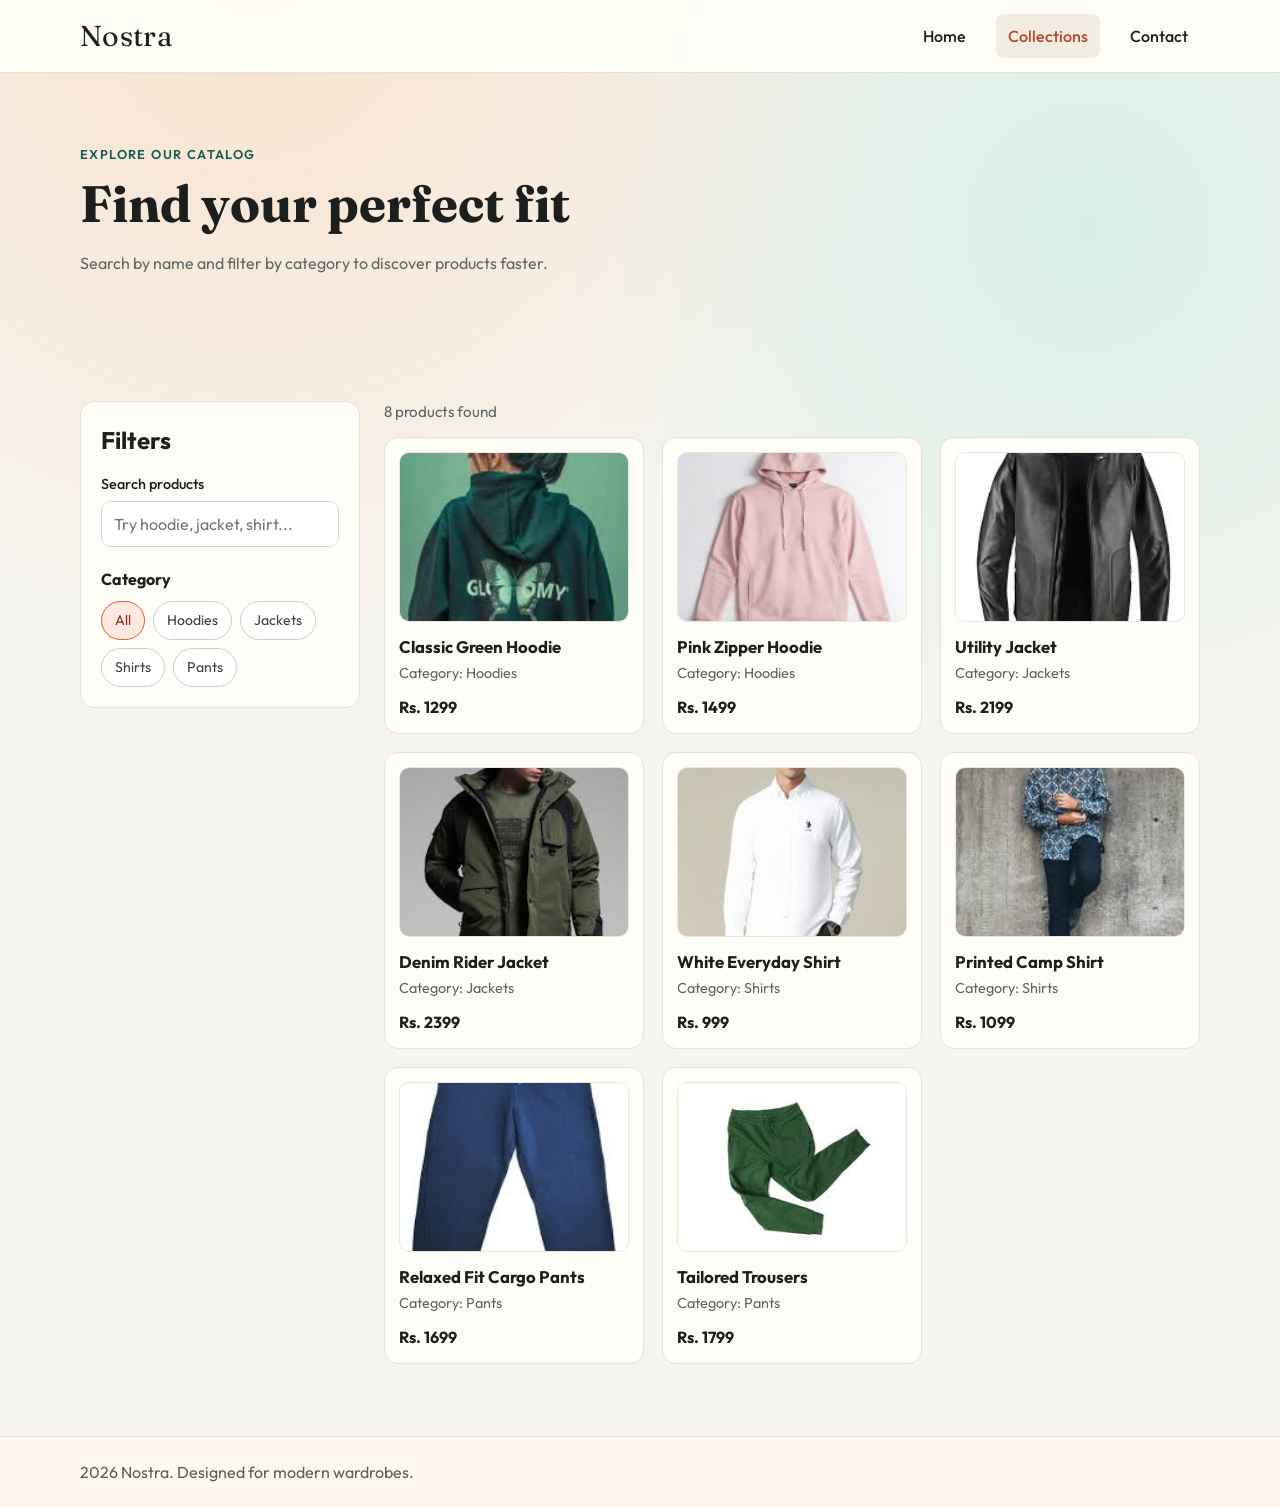
==== collections.html @ 4f55c6f8 "nostra commit" ====
<!DOCTYPE html>
<html lang="en">
<head>
  <meta charset="UTF-8">
  <meta name="viewport" content="width=device-width, initial-scale=1.0">
  <title>Nostra | Collections</title>
  <link rel="preconnect" href="https://fonts.googleapis.com">
  <link rel="preconnect" href="https://fonts.gstatic.com" crossorigin>
  <link href="https://fonts.googleapis.com/css2?family=Outfit:wght@300;400;500;600;700&family=Fraunces:opsz,wght@9..144,600;9..144,700&display=swap" rel="stylesheet">
  <link rel="stylesheet" href="style.css">
</head>
<body>
  <header class="site-header">
    <div class="container nav-wrap">
      <a class="brand" href="index.html">Nostra</a>
      <nav class="main-nav" aria-label="Primary navigation">
        <a href="index.html">Home</a>
        <a href="collections.html" class="active">Collections</a>
        <a href="contact.html">Contact</a>
      </nav>
    </div>
  </header>

  <main class="collection-main">
    <section class="section collection-hero">
      <div class="container">
        <p class="eyebrow">Explore our catalog</p>
        <h1 class="collection-title">Find your perfect fit</h1>
        <p class="collection-subtext">Search by name and filter by category to discover products faster.</p>
      </div>
    </section>

    <section class="section">
      <div class="container collection-layout">
        <aside class="filters" aria-label="Collection filters">
          <h2>Filters</h2>
          <div class="search-box">
            <label for="searchInput">Search products</label>
            <input id="searchInput" type="text" placeholder="Try hoodie, jacket, shirt...">
          </div>

          <div class="filter-group">
            <h3>Category</h3>
            <div class="chip-wrap" id="categoryFilters">
              <button class="chip active" data-category="all" type="button">All</button>
              <button class="chip" data-category="hoodie" type="button">Hoodies</button>
              <button class="chip" data-category="jacket" type="button">Jackets</button>
              <button class="chip" data-category="shirt" type="button">Shirts</button>
              <button class="chip" data-category="pants" type="button">Pants</button>
            </div>
          </div>
        </aside>

        <div>
          <div class="result-meta"><span id="resultCount">0</span> products found</div>
          <section class="product-grid" id="productGrid" aria-live="polite">
            <article class="product-card" data-name="Classic Green Hoodie" data-category="hoodie">
              <img class="product-thumb" src="images/hoodie.jpeg" alt="Classic Grey Hoodie">
              <h3>Classic Green Hoodie</h3>
              <p>Category: Hoodies</p>
              <strong>Rs. 1299</strong>
            </article>

            <article class="product-card" data-name="Pink Zipper Hoodie" data-category="hoodie">
              <img class="product-thumb" src="images/hoodie1.jpeg" alt="Navy Zipper Hoodie">
              <h3>Pink Zipper Hoodie</h3>
              <p>Category: Hoodies</p>
              <strong>Rs. 1499</strong>
            </article>

            <article class="product-card" data-name="Utility Jacket" data-category="jacket">
              <img class="product-thumb" src="images/jacket.jpeg" alt="Olive Utility Jacket">
              <h3>Utility Jacket</h3>
              <p>Category: Jackets</p>
              <strong>Rs. 2199</strong>
            </article>

            <article class="product-card" data-name="Denim Rider Jacket" data-category="jacket">
              <img class="product-thumb" src="images/jac1.jpeg" alt="Denim Rider Jacket">
              <h3>Denim Rider Jacket</h3>
              <p>Category: Jackets</p>
              <strong>Rs. 2399</strong>
            </article>

            <article class="product-card" data-name="White Everyday Shirt" data-category="shirt">
              <img class="product-thumb" src="images/shirt.jpeg" alt="White Everyday Shirt">
              <h3>White Everyday Shirt</h3>
              <p>Category: Shirts</p>
              <strong>Rs. 999</strong>
            </article>

            <article class="product-card" data-name="Printed Camp Shirt" data-category="shirt">
              <img class="product-thumb" src="images/printedshirt.jpeg" alt="Printed Camp Shirt">
              <h3>Printed Camp Shirt</h3>
              <p>Category: Shirts</p>
              <strong>Rs. 1099</strong>
            </article>

            <article class="product-card" data-name="Relaxed Fit Cargo Pants" data-category="pants">
              <img class="product-thumb" src="images/pant.jpeg" alt="Relaxed Fit Cargo Pants">
              <h3>Relaxed Fit Cargo Pants</h3>
              <p>Category: Pants</p>
              <strong>Rs. 1699</strong>
            </article>

            <article class="product-card" data-name="Tailored Trousers" data-category="pants">
              <img class="product-thumb" src="images/trouser.jpeg" alt="Tailored Black Trousers">
              <h3>Tailored Trousers</h3>
              <p>Category: Pants</p>
              <strong>Rs. 1799</strong>
            </article>
          </section>
          <p class="empty-state" id="emptyState">No products matched your search and filters.</p>
        </div>
      </div>
    </section>
  </main>

  <footer class="site-footer">
    <div class="container footer-wrap">
      <p>2026 Nostra. Designed for modern wardrobes.</p>
    </div>
  </footer>

  <script src="script.js"></script>
</body>
</html>
---- style.css ----
:root {
  --bg: #f6f4ef;
  --surface: #fffdf8;
  --ink: #1d1f1f;
  --muted: #5f6466;
  --primary: #dd5a2f;
  --primary-dark: #b94824;
  --accent: #125e54;
  --line: #e8e1d8;
  --shadow: 0 14px 34px rgba(20, 20, 20, 0.08);
  --radius: 18px;
}

* {
  box-sizing: border-box;
}

body {
  margin: 0;
  font-family: "Outfit", sans-serif;
  color: var(--ink);
  background:
    radial-gradient(circle at 20% 0%, #f9e2ce 0%, transparent 35%),
    radial-gradient(circle at 85% 15%, #d8efe7 0%, transparent 32%),
    var(--bg);
  line-height: 1.5;
}

img {
  max-width: 100%;
  display: block;
}

a {
  color: inherit;
  text-decoration: none;
}

.container {
  width: min(1120px, 92%);
  margin-inline: auto;
}

.section {
  padding: 72px 0;
}

.section-soft {
  background: #fbf8f2;
  border-block: 1px solid var(--line);
}

.site-header {
  position: sticky;
  top: 0;
  z-index: 10;
  border-bottom: 1px solid var(--line);
  background: color-mix(in srgb, #fffdf8 92%, transparent);
  backdrop-filter: blur(10px);
}

.nav-wrap {
  min-height: 72px;
  display: flex;
  align-items: center;
  justify-content: space-between;
  gap: 20px;
}

.brand {
  font-family: "Fraunces", serif;
  font-size: 1.8rem;
  letter-spacing: 0.3px;
}

.main-nav {
  display: flex;
  gap: 18px;
  font-weight: 500;
}

.main-nav a {
  padding: 10px 12px;
  border-radius: 8px;
  transition: background-color 0.2s ease, color 0.2s ease;
}

.main-nav a:hover,
.main-nav a.active {
  background: #f2ece2;
  color: var(--primary-dark);
}

.hero {
  padding: 90px 0 80px;
}

.hero-grid {
  display: grid;
  grid-template-columns: 1.25fr 1fr;
  gap: 30px;
  align-items: stretch;
}

.eyebrow {
  margin: 0 0 12px;
  letter-spacing: 1.4px;
  text-transform: uppercase;
  font-weight: 600;
  font-size: 0.8rem;
  color: var(--accent);
}

.hero-copy h1,
.collection-title {
  font-family: "Fraunces", serif;
  font-size: clamp(2rem, 4vw, 3.2rem);
  line-height: 1.1;
  margin: 0;
}

.hero-text,
.collection-subtext {
  max-width: 58ch;
  margin: 18px 0 28px;
  color: var(--muted);
}

.btn {
  display: inline-flex;
  align-items: center;
  justify-content: center;
  border: none;
  cursor: pointer;
  border-radius: 10px;
  padding: 12px 22px;
  font-weight: 600;
  transition: transform 0.2s ease, background-color 0.2s ease;
}

.btn:hover {
  transform: translateY(-1px);
}

.btn-primary {
  background: var(--primary);
  color: #fff;
}

.btn-primary:hover {
  background: var(--primary-dark);
}

.hero-card {
  border-radius: var(--radius);
  padding: 30px;
  border: 1px solid #e6ddce;
  background: linear-gradient(160deg, #fff2e8 0%, #fffdf8 60%, #f3efe8 100%);
  box-shadow: var(--shadow);
}

.hero-card-title {
  margin: 0;
  color: var(--accent);
  font-weight: 600;
  font-size: 0.95rem;
}

.hero-card h2 {
  margin: 10px 0 12px;
  font-family: "Fraunces", serif;
  font-size: 1.8rem;
}

.hero-card p {
  color: var(--muted);
  margin: 0;
}

.pill-row {
  margin-top: 18px;
  display: flex;
  gap: 10px;
  flex-wrap: wrap;
}

.pill {
  font-size: 0.8rem;
  border-radius: 999px;
  border: 1px solid #d7cab7;
  padding: 6px 12px;
  color: #6a4f37;
  background: #fff;
}

.section-head h2 {
  margin: 0;
  font-family: "Fraunces", serif;
  font-size: clamp(1.6rem, 2.5vw, 2.2rem);
}

.section-head p {
  margin: 8px 0 0;
  color: var(--muted);
}

.feature-grid {
  margin-top: 26px;
  display: grid;
  grid-template-columns: repeat(3, minmax(0, 1fr));
  gap: 18px;
}

.feature-card {
  border: 1px solid var(--line);
  border-radius: 14px;
  padding: 22px;
  background: var(--surface);
  transition: transform 0.25s ease, box-shadow 0.25s ease, border-color 0.25s ease;
}

.feature-card:hover {
  transform: translateY(-6px);
  box-shadow: 0 16px 28px rgba(22, 22, 22, 0.09);
  border-color: #dacfbf;
}

.feature-card h3 {
  margin-top: 0;
  margin-bottom: 8px;
}

.feature-card p {
  margin: 0;
  color: var(--muted);
}

.mood-grid {
  margin-top: 24px;
  display: grid;
  gap: 16px;
  grid-template-columns: repeat(3, minmax(0, 1fr));
}

.mood-card {
  min-height: 180px;
  border-radius: 16px;
  padding: 24px;
  color: #fff;
  display: flex;
  flex-direction: column;
  justify-content: flex-end;
  box-shadow: var(--shadow);
  transition: transform 0.3s ease, box-shadow 0.3s ease, filter 0.3s ease;
}

.mood-card:hover {
  transform: translateY(-8px) scale(1.01);
  box-shadow: 0 18px 34px rgba(15, 15, 15, 0.18);
  filter: saturate(1.12);
}

.mood-one {
  background: linear-gradient(130deg, #17262a, #40555b);
}

.mood-two {
  background: linear-gradient(130deg, #654321, #ab6c32);
}

.mood-three {
  background: linear-gradient(130deg, #0f4f63, #2287a3);
}

.collection-hero,
.contact-hero {
  padding-bottom: 26px;
}

.collection-layout {
  display: grid;
  grid-template-columns: 280px 1fr;
  gap: 24px;
  align-items: start;
}

.filters {
  position: sticky;
  top: 92px;
  border: 1px solid var(--line);
  background: var(--surface);
  border-radius: 14px;
  padding: 20px;
}

.filters h2 {
  margin-top: 0;
  margin-bottom: 16px;
}

.search-box label,
.contact-form label {
  display: block;
  font-size: 0.9rem;
  font-weight: 500;
  margin-bottom: 6px;
}

.search-box input,
.contact-form input,
.contact-form textarea {
  width: 100%;
  border: 1px solid #d7d9d9;
  border-radius: 10px;
  padding: 10px 12px;
  font: inherit;
  background: #fff;
  transition: border-color 0.2s ease, box-shadow 0.2s ease, transform 0.2s ease;
}

.search-box input:hover,
.contact-form input:hover,
.contact-form textarea:hover {
  border-color: #c8b9a3;
}

.search-box input:focus,
.contact-form input:focus,
.contact-form textarea:focus {
  outline: 2px solid color-mix(in srgb, var(--primary) 30%, white);
  border-color: var(--primary);
}

.filter-group {
  margin-top: 20px;
}

.filter-group h3 {
  margin: 0 0 10px;
  font-size: 1rem;
}

.chip-wrap {
  display: flex;
  flex-wrap: wrap;
  gap: 8px;
}

.chip {
  border: 1px solid #d3ccbf;
  background: #fff;
  color: #3a3f42;
  border-radius: 999px;
  padding: 8px 13px;
  font: inherit;
  font-size: 0.88rem;
  cursor: pointer;
  transition: transform 0.2s ease, border-color 0.2s ease, background-color 0.2s ease;
}

.chip:hover {
  transform: translateY(-2px);
  border-color: #c5a17e;
  background: #fff2e8;
}

.chip.active {
  border-color: var(--primary);
  background: #ffe8df;
  color: #8a301a;
}

.result-meta {
  margin-bottom: 14px;
  color: var(--muted);
  font-size: 0.95rem;
}

.product-grid {
  display: grid;
  grid-template-columns: repeat(3, minmax(0, 1fr));
  gap: 18px;
}

.product-card {
  border: 1px solid var(--line);
  border-radius: 14px;
  padding: 14px;
  background: var(--surface);
  transition: transform 0.28s ease, box-shadow 0.28s ease, border-color 0.28s ease;
}

.product-card:hover {
  transform: translateY(-7px);
  box-shadow: 0 18px 30px rgba(20, 20, 20, 0.12);
  border-color: #d8c5ac;
}

.product-thumb {
  border-radius: 10px;
  height: 170px;
  width: 100%;
  object-fit: cover;
  margin-bottom: 12px;
  border: 1px solid #ece7dc;
  transition: transform 0.32s ease, filter 0.32s ease;
}

.product-card:hover .product-thumb {
  transform: scale(1.035);
  filter: contrast(1.05) saturate(1.08);
}

.product-card h3 {
  margin: 0 0 4px;
  font-size: 1.05rem;
}

.product-card p {
  margin: 0;
  color: var(--muted);
  font-size: 0.9rem;
}

.product-card strong {
  display: inline-block;
  margin-top: 10px;
}

.empty-state {
  display: none;
  margin-top: 18px;
  padding: 16px;
  border: 1px dashed #c9c4b7;
  border-radius: 12px;
  color: var(--muted);
  background: #fcfaf6;
}

.contact-grid {
  display: grid;
  grid-template-columns: 1fr 1.2fr;
  gap: 22px;
}

.contact-card,
.contact-form {
  border: 1px solid var(--line);
  border-radius: 14px;
  padding: 22px;
  background: var(--surface);
  transition: box-shadow 0.25s ease, transform 0.25s ease;
}

.contact-card:hover,
.contact-form:hover {
  box-shadow: 0 14px 26px rgba(20, 20, 20, 0.08);
  transform: translateY(-3px);
}

.contact-card h2 {
  margin-top: 0;
}

.contact-card p {
  color: var(--muted);
}

.contact-form textarea {
  resize: vertical;
  min-height: 140px;
  margin-bottom: 16px;
}

.site-footer {
  border-top: 1px solid var(--line);
  background: #fff8ef;
}

.footer-wrap {
  min-height: 70px;
  display: flex;
  align-items: center;
  color: #5d5d5d;
}

@media (max-width: 980px) {
  .hero-grid,
  .collection-layout,
  .contact-grid {
    grid-template-columns: 1fr;
  }

  .filters {
    position: static;
  }

  .product-grid,
  .mood-grid,
  .feature-grid {
    grid-template-columns: repeat(2, minmax(0, 1fr));
  }
}

@media (max-width: 640px) {
  .nav-wrap {
    min-height: 64px;
    flex-direction: column;
    justify-content: center;
    padding: 10px 0;
  }

  .main-nav {
    width: 100%;
    justify-content: space-between;
  }

  .hero {
    padding-top: 50px;
  }

  .section {
    padding: 56px 0;
  }

  .product-grid,
  .mood-grid,
  .feature-grid {
    grid-template-columns: 1fr;
  }
}
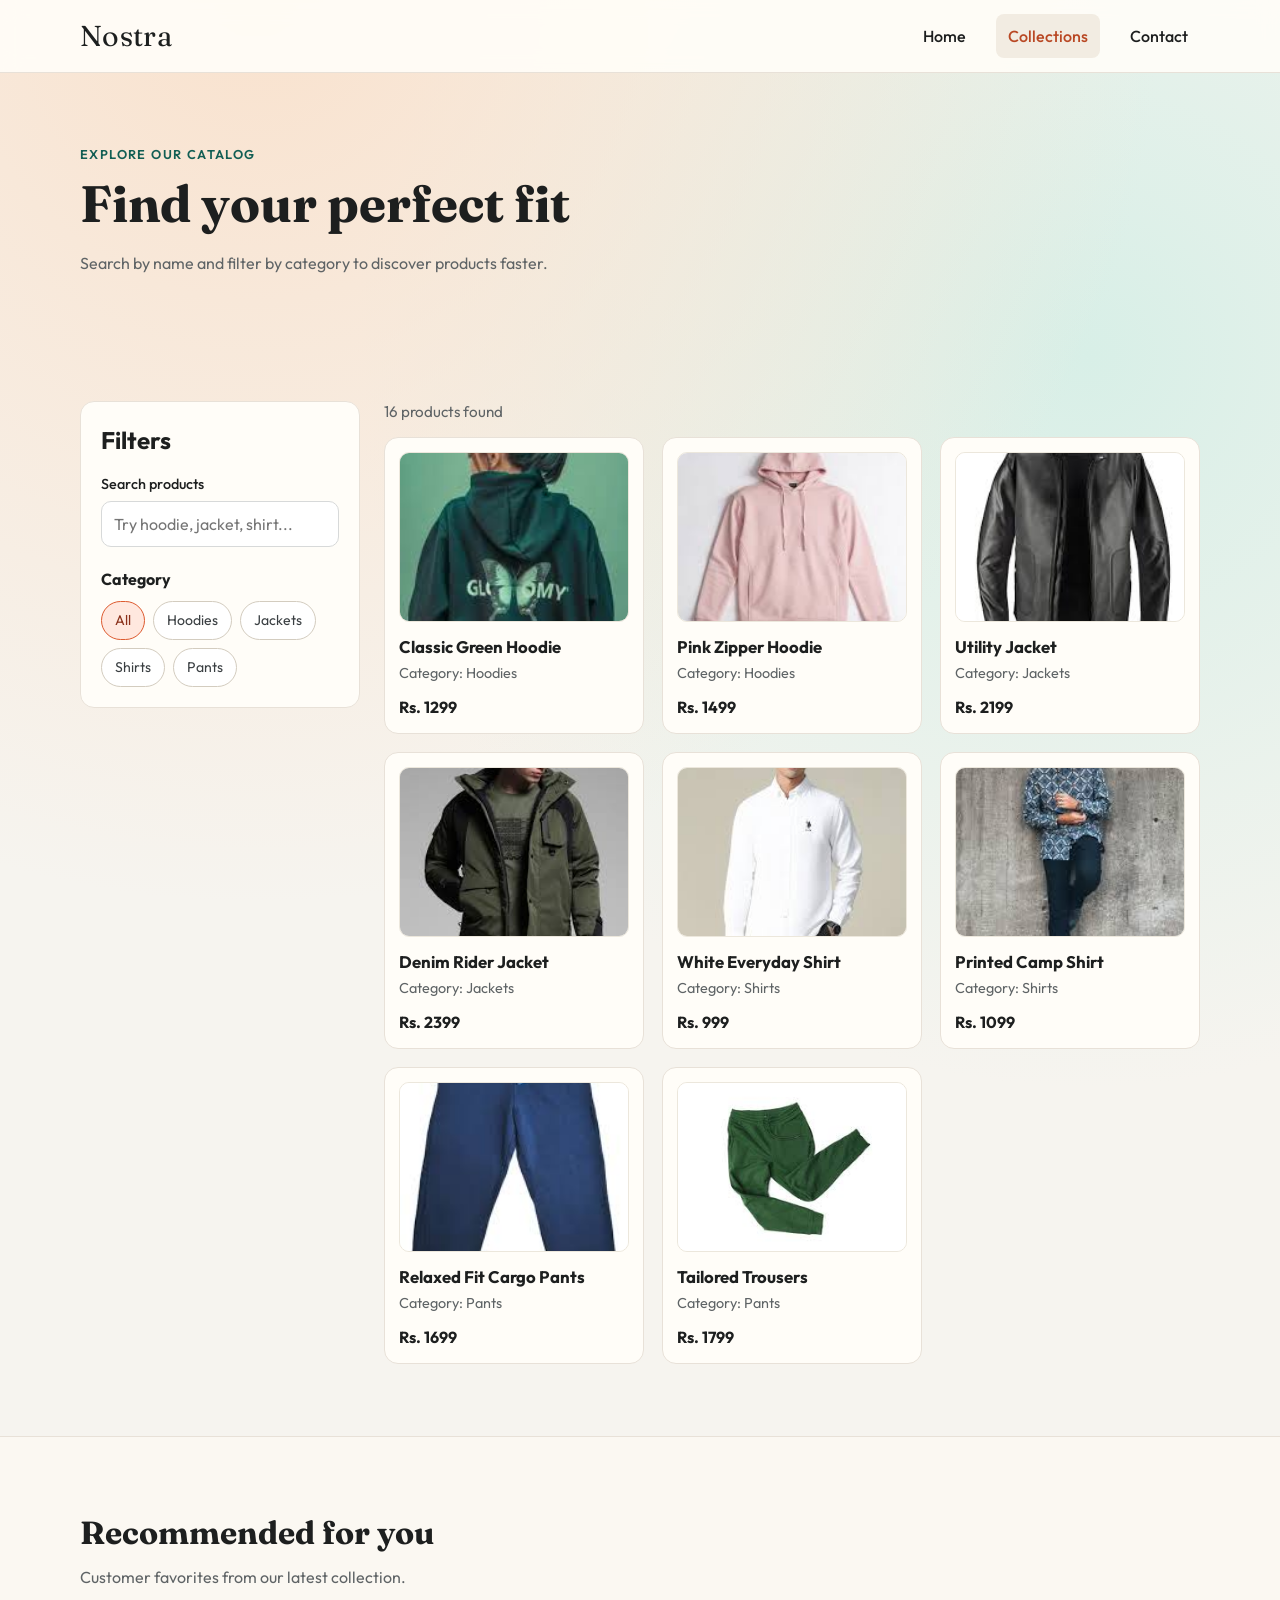
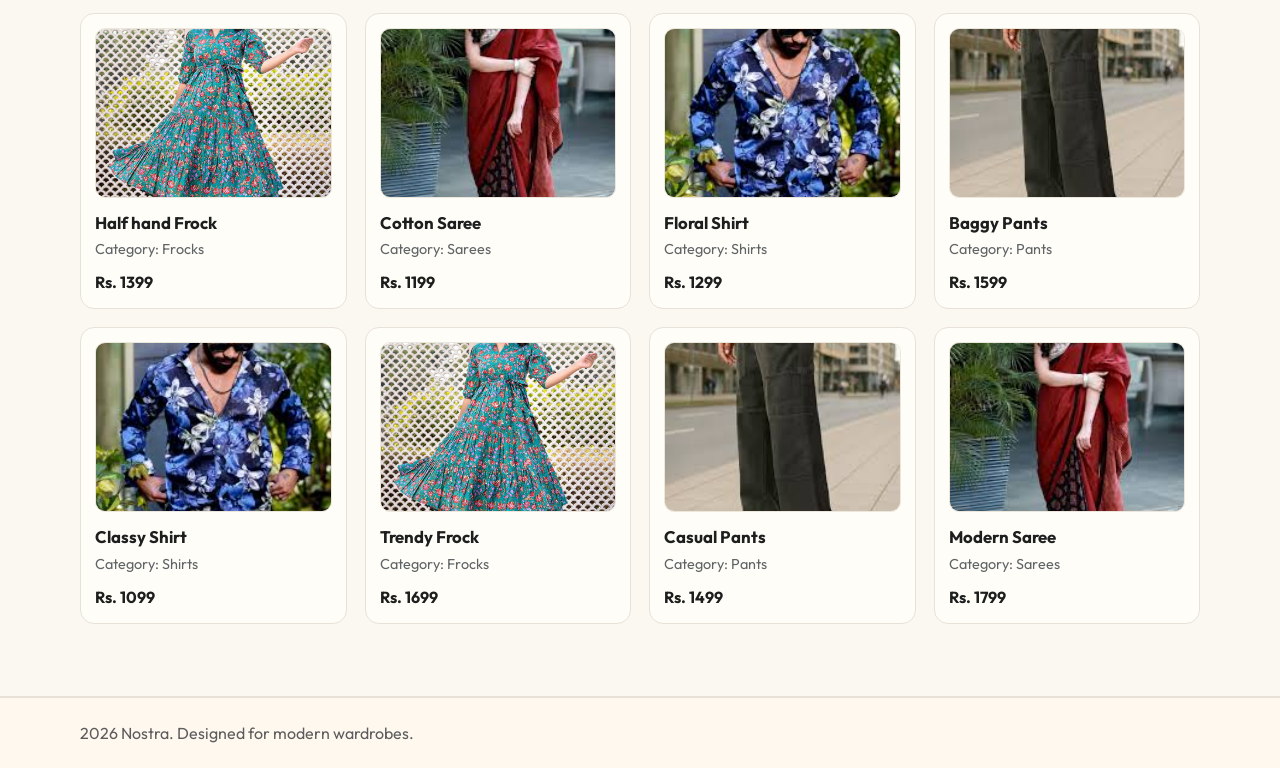
==== commit 002b3a9e: "nostra editted commit" ====
--- a/collections.html
+++ b/collections.html
@@ -114,6 +114,73 @@
         </div>
       </div>
     </section>
+
+    <section class="section section-soft">
+      <div class="container">
+        <div class="section-head">
+          <h2>Recommended for you</h2>
+          <p>Customer favorites from our latest collection.</p>
+        </div>
+        <div class="recommended-grid">
+          <article class="product-card recommended-card">
+            <img class="product-thumb" src="images/frock.jpeg" alt="Frock - Recommended">
+            <h3>Half hand Frock </h3>
+            <p>Category: Frocks</p>
+            <strong>Rs. 1399</strong>
+          </article>
+
+          <article class="product-card recommended-card">
+            <img class="product-thumb" src="images/saree.jpeg" alt="Saree- Recommended">
+            <h3>Cotton Saree</h3>
+            <p>Category: Sarees</p>
+            <strong>Rs. 1199</strong>
+          </article>
+
+          <article class="product-card recommended-card">
+            <img class="product-thumb" src="images/floral.jpeg" alt="Floral Shirt - Recommended">
+            <h3>Floral Shirt</h3>
+            <p>Category: Shirts</p>
+            <strong>Rs. 1299</strong>
+          </article>
+
+          <article class="product-card recommended-card">
+            <img class="product-thumb" src="images/baggy.jpeg" alt="Baggy Pants - Recommended">
+            <h3>Baggy Pants</h3>
+            <p>Category: Pants</p>
+            <strong>Rs. 1599</strong>
+          </article>
+
+          <article class="product-card recommended-card">
+            <img class="product-thumb" src="images/floral.jpeg" alt="Floral Shirt - Recommended">
+            <h3>Classy Shirt</h3>
+            <p>Category: Shirts</p>
+            <strong>Rs. 1099</strong>
+          </article>
+
+           <article class="product-card recommended-card">
+            <img class="product-thumb" src="images/frock.jpeg" alt="Frock - Recommended">
+            <h3>Trendy Frock </h3>
+            <p>Category: Frocks</p>
+            <strong>Rs. 1699</strong>
+          </article>
+
+          <article class="product-card recommended-card">
+            <img class="product-thumb" src="images/baggy.jpeg" alt="Baggy Pants - Recommended">
+            <h3>Casual Pants</h3>
+            <p>Category: Pants</p>
+            <strong>Rs. 1499</strong>
+          </article>
+
+          <article class="product-card recommended-card">
+            <img class="product-thumb" src="images/saree.jpeg" alt="Saree- Recommended">
+            <h3>Modern Saree</h3>
+            <p>Category: Sarees</p>
+            <strong>Rs. 1799</strong>
+          </article>
+
+        </div>
+      </div>
+    </section>
   </main>
 
   <footer class="site-footer">
--- a/style.css
+++ b/style.css
@@ -382,6 +382,17 @@
   gap: 18px;
 }
 
+.recommended-grid {
+  display: grid;
+  grid-template-columns: repeat(4, minmax(0, 1fr));
+  gap: 18px;
+  margin-top: 24px;
+}
+
+.recommended-card {
+  background: var(--surface);
+}
+
 .product-card {
   border: 1px solid var(--line);
   border-radius: 14px;
